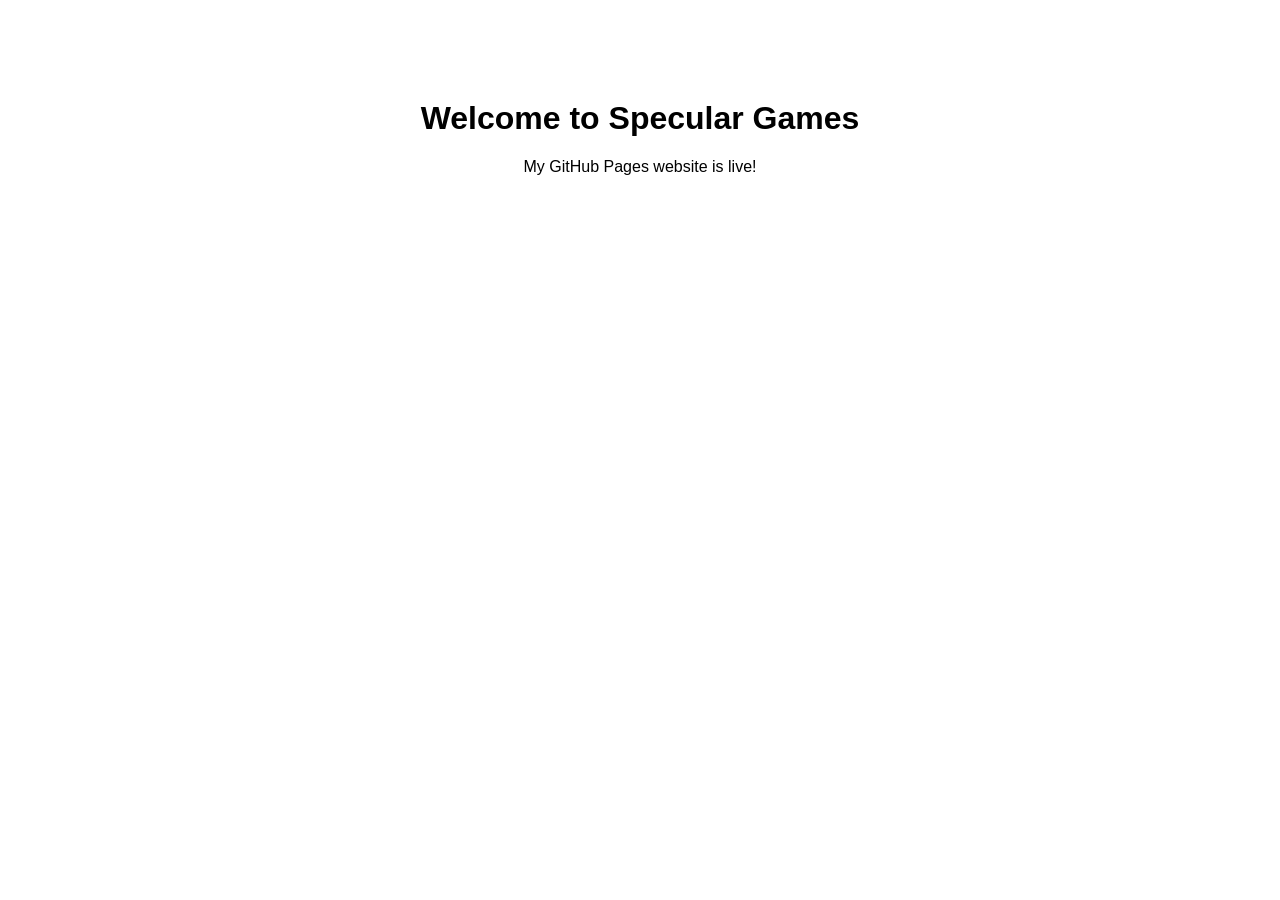
==== index.html @ e55669f6 "Create index.html" ====
<!DOCTYPE html>
<html>
<head>
    <meta charset="UTF-8">
    <title>GamesClick</title>
</head>
<body style="font-family: Arial; text-align:center; margin-top:100px;">
    <h1>Welcome to Specular Games</h1>
    <p>My GitHub Pages website is live!</p>
</body>
</html>
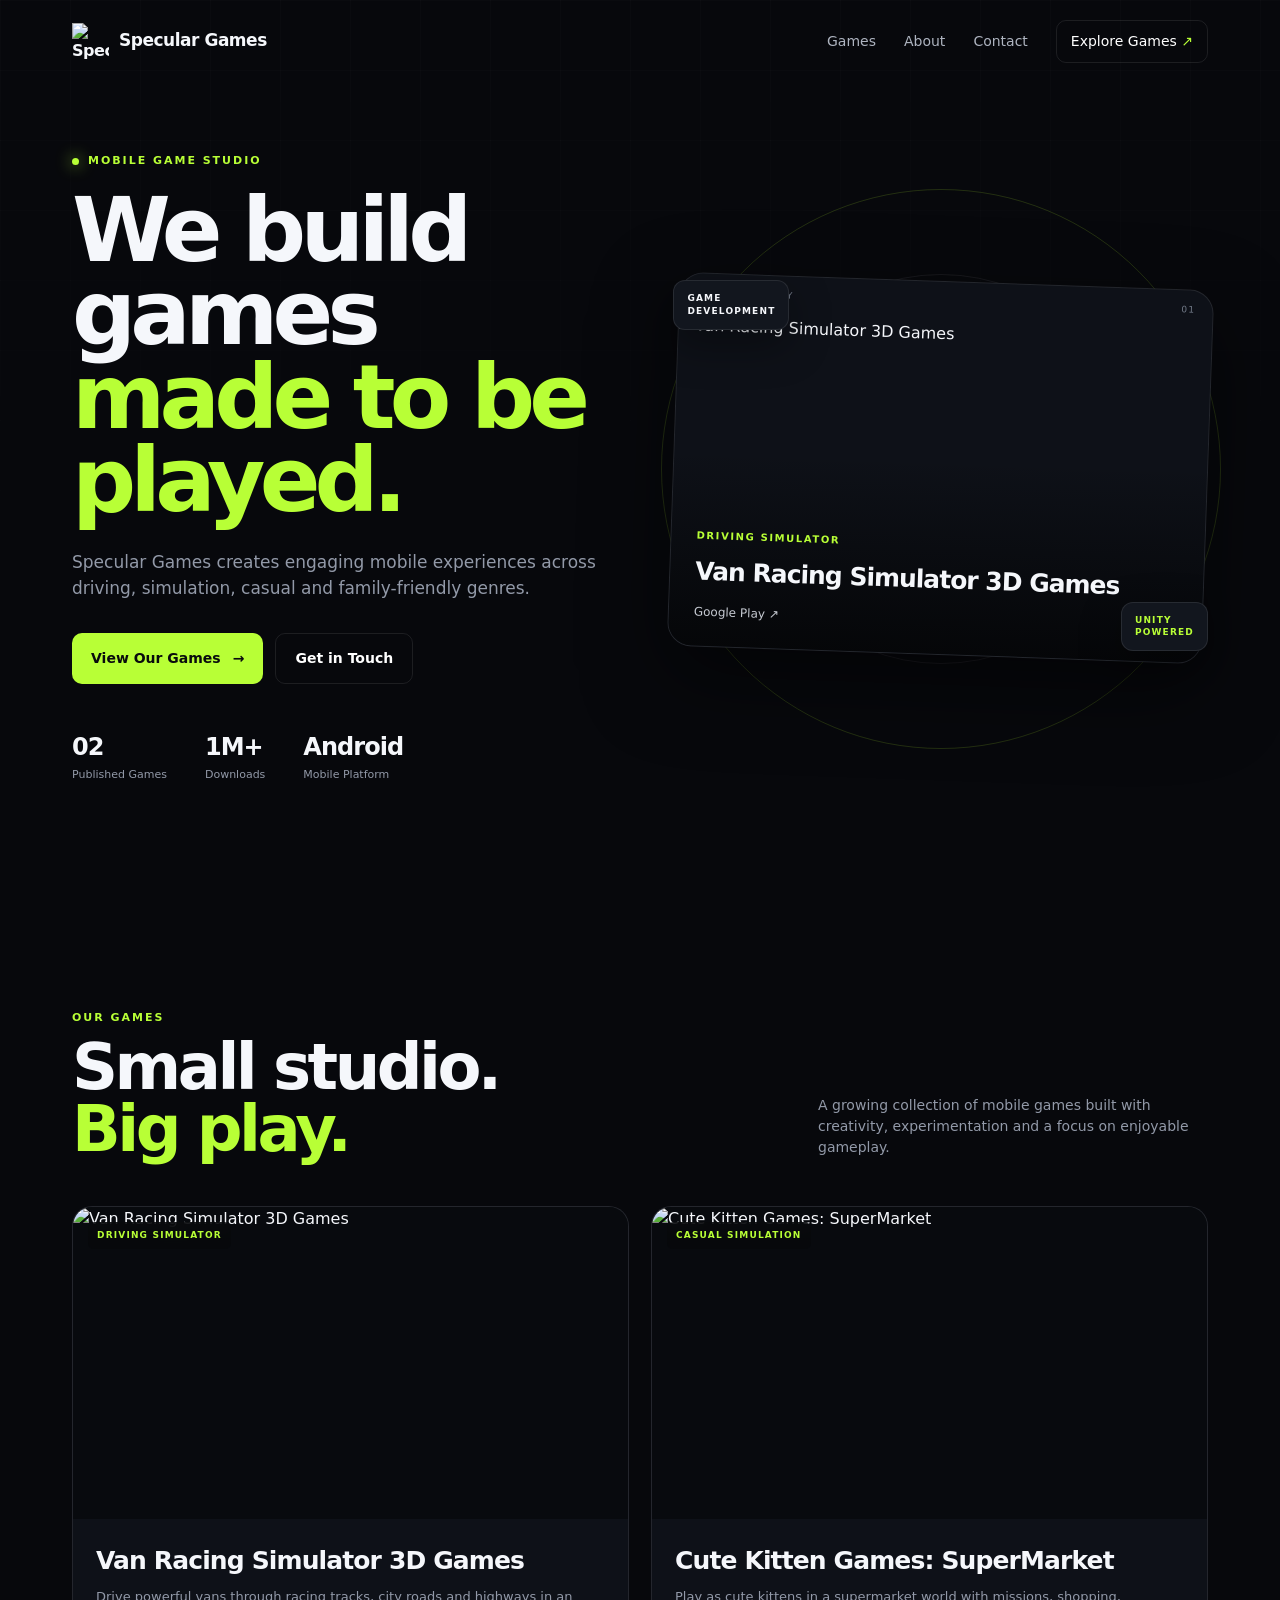
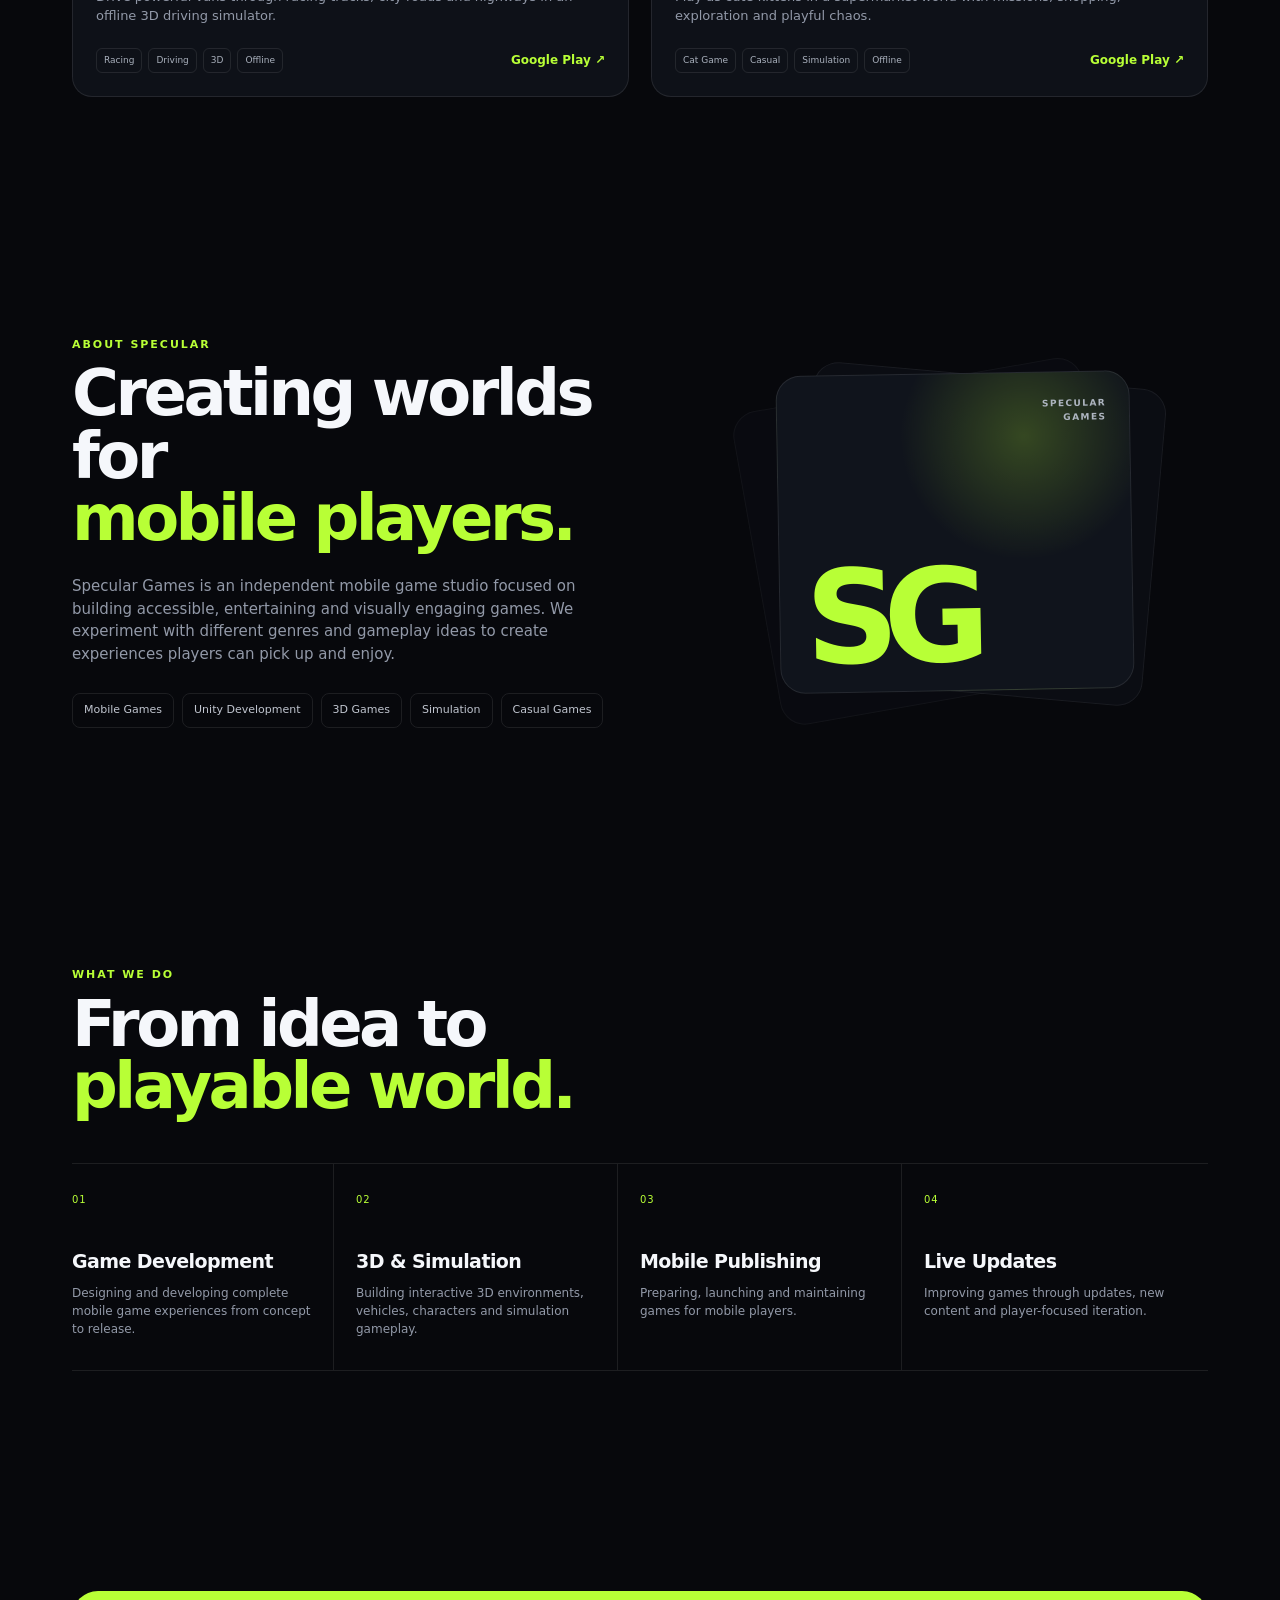
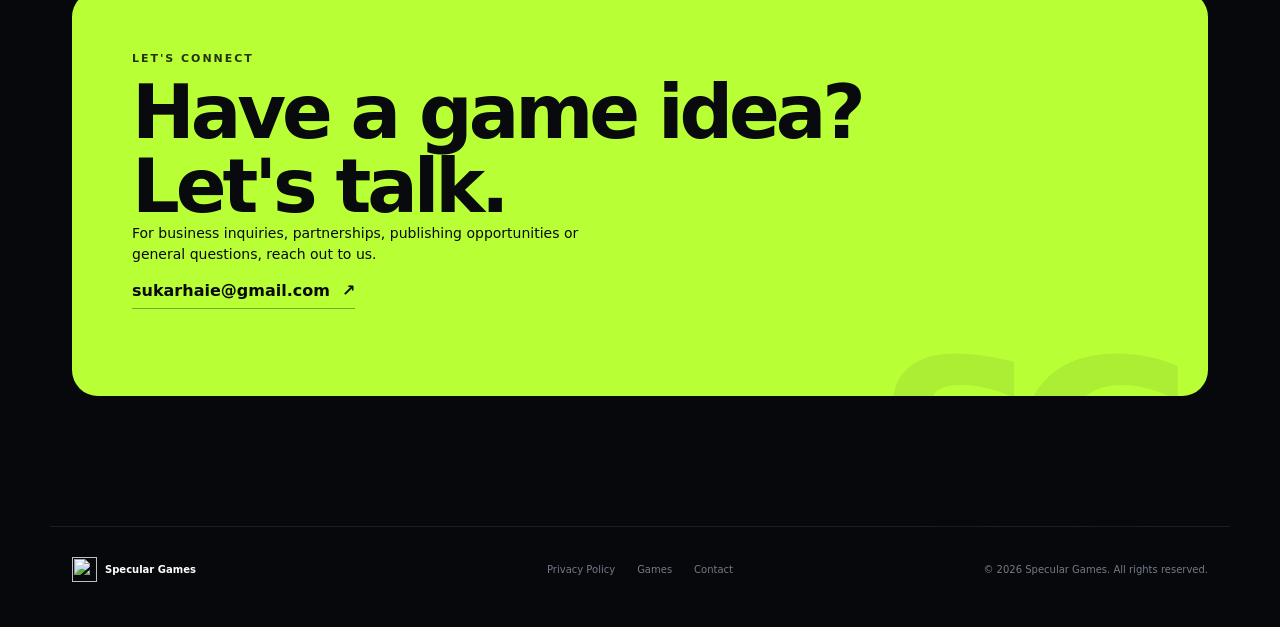
==== commit 8ac55c15: "Add files via upload" ====
--- a/index.html
+++ b/index.html
@@ -1,11 +1,123 @@
 <!DOCTYPE html>
-<html>
+<html lang="en">
 <head>
-    <meta charset="UTF-8">
-    <title>GamesClick</title>
+  <meta charset="UTF-8">
+  <meta name="viewport" content="width=device-width, initial-scale=1.0">
+  <meta name="description" content="Specular Games — mobile game studio creating fun, immersive games for Android and iOS.">
+  <title>Specular Games — Mobile Game Studio</title>
+  <link rel="icon" href="assets/logo.svg" type="image/svg+xml">
+  <link rel="stylesheet" href="style.css">
 </head>
-<body style="font-family: Arial; text-align:center; margin-top:100px;">
-    <h1>Welcome to Specular Games</h1>
-    <p>My GitHub Pages website is live!</p>
+<body>
+  <div class="bg-grid"></div>
+  <header class="site-header">
+    <a class="brand" href="#home" aria-label="Specular Games home">
+      <img id="brandLogo" src="assets/logo.svg" alt="Specular Games logo">
+      <span id="brandName">Specular Games</span>
+    </a>
+    <nav class="nav">
+      <a href="#games">Games</a>
+      <a href="#about">About</a>
+      <a href="#contact">Contact</a>
+      <a class="nav-cta" href="#games">Explore Games <span>↗</span></a>
+    </nav>
+    <button class="menu-btn" aria-label="Open menu">☰</button>
+  </header>
+
+  <main>
+    <section id="home" class="hero section">
+      <div class="hero-copy reveal">
+        <div class="eyebrow"><span class="pulse"></span><span id="heroEyebrow">MOBILE GAME STUDIO</span></div>
+        <h1 id="heroTitle">We build games<br><em>made to be played.</em></h1>
+        <p id="heroText">Specular Games creates engaging mobile experiences across driving, simulation, casual and family-friendly genres.</p>
+        <div class="hero-actions">
+          <a class="btn primary" href="#games">View Our Games <span>→</span></a>
+          <a class="btn ghost" href="#contact">Get in Touch</a>
+        </div>
+        <div class="hero-meta">
+          <div><strong id="statGames">02</strong><span>Published Games</span></div>
+          <div><strong id="statDownloads">1M+</strong><span>Downloads</span></div>
+          <div><strong id="statPlatform">Android</strong><span>Mobile Platform</span></div>
+        </div>
+      </div>
+      <div class="hero-art reveal">
+        <div class="orbit orbit-a"></div>
+        <div class="orbit orbit-b"></div>
+        <div class="hero-card">
+          <div class="card-top"><span>SPECULAR / PLAY</span><span>01</span></div>
+          <img id="heroImage" src="" alt="Featured game">
+          <div class="hero-card-overlay">
+            <span id="heroGameGenre">DRIVING SIMULATOR</span>
+            <h3 id="heroGameTitle">Van Racing Simulator 3D Games</h3>
+            <a id="heroGameLink" href="#" target="_blank" rel="noopener">Google Play ↗</a>
+          </div>
+        </div>
+        <div class="float-tag tag-one">GAME<br>DEVELOPMENT</div>
+        <div class="float-tag tag-two">UNITY<br>POWERED</div>
+      </div>
+    </section>
+
+    <section id="games" class="section games-section">
+      <div class="section-heading reveal">
+        <div>
+          <div class="kicker">OUR GAMES</div>
+          <h2>Small studio.<br><span>Big play.</span></h2>
+        </div>
+        <p id="gamesIntro">A growing collection of mobile games built with creativity, experimentation and a focus on enjoyable gameplay.</p>
+      </div>
+      <div id="gamesGrid" class="games-grid"></div>
+    </section>
+
+    <section id="about" class="section about-section">
+      <div class="about-panel reveal">
+        <div class="kicker">ABOUT SPECULAR</div>
+        <h2 id="aboutTitle">Creating worlds for<br><span>mobile players.</span></h2>
+        <p id="aboutText">Specular Games is an independent mobile game studio focused on building accessible, entertaining and visually engaging games. We experiment with different genres and gameplay ideas to create experiences players can pick up and enjoy.</p>
+        <div class="about-pills" id="aboutPills"></div>
+      </div>
+      <div class="about-visual reveal">
+        <div class="stack-card back"></div>
+        <div class="stack-card middle"></div>
+        <div class="stack-card front">
+          <span class="big-mark">SG</span>
+          <span class="small-mark">SPECULAR<br>GAMES</span>
+        </div>
+      </div>
+    </section>
+
+    <section class="section process-section">
+      <div class="section-heading compact reveal">
+        <div>
+          <div class="kicker">WHAT WE DO</div>
+          <h2 id="servicesTitle">From idea to<br><span>playable world.</span></h2>
+        </div>
+      </div>
+      <div id="servicesGrid" class="services-grid"></div>
+    </section>
+
+    <section id="contact" class="section contact-section">
+      <div class="contact-card reveal">
+        <div class="kicker">LET'S CONNECT</div>
+        <h2 id="contactTitle">Have a game idea?<br><span>Let's talk.</span></h2>
+        <p id="contactText">For business inquiries, partnerships, publishing opportunities or general questions, reach out to us.</p>
+        <a class="email-link" id="contactEmail" href="mailto:sukarhaie@gmail.com">sukarhaie@gmail.com <span>↗</span></a>
+        <div class="socials" id="socials"></div>
+      </div>
+      <div class="contact-decoration"><span>SG</span></div>
+    </section>
+  </main>
+
+  <footer class="footer">
+    <div class="footer-brand"><img src="assets/logo.svg" alt=""><span id="footerName">Specular Games</span></div>
+    <div class="footer-links">
+      <a href="privacy.html">Privacy Policy</a>
+      <a href="#games">Games</a>
+      <a href="#contact">Contact</a>
+    </div>
+    <div id="copyright">© 2026 Specular Games. All rights reserved.</div>
+  </footer>
+
+  <script src="content.js"></script>
+  <script src="script.js"></script>
 </body>
 </html>
--- a/style.css
+++ b/style.css
@@ -0,0 +1,24 @@
+:root{
+  --bg:#07080c; --panel:#0e1118; --panel2:#11151e; --text:#f5f7fb; --muted:#9299a8;
+  --line:rgba(255,255,255,.09); --accent:#b8ff36; --accent2:#d9ff83; --max:1180px;
+}
+*{box-sizing:border-box} html{scroll-behavior:smooth} body{margin:0;background:var(--bg);color:var(--text);font-family:Inter,ui-sans-serif,system-ui,-apple-system,BlinkMacSystemFont,"Segoe UI",sans-serif;line-height:1.5;overflow-x:hidden}
+a{color:inherit;text-decoration:none}.bg-grid{position:fixed;inset:0;pointer-events:none;opacity:.2;background-image:linear-gradient(var(--line) 1px,transparent 1px),linear-gradient(90deg,var(--line) 1px,transparent 1px);background-size:70px 70px;mask-image:linear-gradient(to bottom,black,transparent 75%);z-index:-1}
+.site-header{height:82px;display:flex;align-items:center;justify-content:space-between;max-width:var(--max);margin:auto;padding:0 22px;position:relative;z-index:5}
+.brand{display:flex;align-items:center;gap:10px;font-weight:800;letter-spacing:-.03em}.brand img{width:37px;height:37px}.brand span{font-size:17px}
+.nav{display:flex;gap:28px;align-items:center;color:#aeb4c0;font-size:14px}.nav a:hover{color:#fff}.nav-cta{padding:10px 14px;border:1px solid var(--line);border-radius:10px;color:#fff}.nav-cta span{color:var(--accent)}.menu-btn{display:none;background:none;border:0;color:#fff;font-size:24px}
+.section{max-width:var(--max);margin:auto;padding:110px 22px}.hero{min-height:calc(100vh - 82px);display:grid;grid-template-columns:1.02fr .98fr;align-items:center;gap:45px;padding-top:65px}
+.eyebrow,.kicker{font-size:11px;letter-spacing:.18em;font-weight:800;color:var(--accent)}.eyebrow{display:flex;gap:9px;align-items:center;margin-bottom:19px}.pulse{width:7px;height:7px;background:var(--accent);border-radius:50%;box-shadow:0 0 16px var(--accent)}
+h1,h2,h3,p{margin-top:0}h1{font-size:clamp(54px,7vw,92px);line-height:.93;letter-spacing:-.065em;margin-bottom:28px}h1 em,h2 span{color:var(--accent);font-style:normal} .hero-copy>p{font-size:17px;color:var(--muted);max-width:580px}
+.hero-actions{display:flex;gap:12px;margin:32px 0 45px}.btn{display:inline-flex;gap:12px;align-items:center;padding:14px 19px;border-radius:10px;font-weight:750;font-size:14px}.btn.primary{background:var(--accent);color:#090b0d}.btn.ghost{border:1px solid var(--line);color:#fff}.btn.primary:hover{background:#d0ff71}.btn.ghost:hover{background:#11151d}
+.hero-meta{display:flex;gap:38px}.hero-meta div{display:flex;flex-direction:column}.hero-meta strong{font-size:24px;letter-spacing:-.04em}.hero-meta span{font-size:11px;color:var(--muted);margin-top:2px}
+.hero-art{position:relative;min-height:570px;display:grid;place-items:center}.hero-card{width:min(100%,540px);border:1px solid var(--line);border-radius:24px;overflow:hidden;background:var(--panel);box-shadow:0 30px 80px rgba(0,0,0,.5);transform:rotate(2deg);position:relative;z-index:2}.card-top{display:flex;justify-content:space-between;padding:13px 17px;color:#737b89;font-size:9px;letter-spacing:.14em}.hero-card img{display:block;width:100%;aspect-ratio:16/10;object-fit:cover}.hero-card-overlay{position:absolute;left:0;right:0;bottom:0;padding:70px 25px 23px;background:linear-gradient(transparent,rgba(5,6,8,.97))}.hero-card-overlay span{font-size:10px;color:var(--accent);letter-spacing:.16em;font-weight:800}.hero-card-overlay h3{font-size:25px;letter-spacing:-.04em;margin:7px 0 9px}.hero-card-overlay a{font-size:12px;color:#c6cad2}.orbit{position:absolute;border:1px solid rgba(184,255,54,.16);border-radius:50%}.orbit-a{width:560px;height:560px}.orbit-b{width:390px;height:390px;border-color:rgba(255,255,255,.07)}.float-tag{position:absolute;z-index:3;background:#12161e;border:1px solid var(--line);border-radius:12px;padding:11px 13px;font-size:9px;letter-spacing:.13em;font-weight:800;line-height:1.4;box-shadow:0 15px 40px rgba(0,0,0,.35)}.tag-one{left:0;top:17%}.tag-two{right:0;bottom:18%;color:var(--accent)}
+.section-heading{display:flex;justify-content:space-between;align-items:end;gap:40px;margin-bottom:45px}.section-heading h2,.about-panel h2,.contact-card h2{font-size:clamp(42px,5vw,65px);line-height:.98;letter-spacing:-.055em;margin:9px 0 0}.section-heading>p{max-width:390px;color:var(--muted);font-size:14px;margin-bottom:3px}
+.games-grid{display:grid;grid-template-columns:repeat(2,1fr);gap:22px}.game-card{background:var(--panel);border:1px solid var(--line);border-radius:20px;overflow:hidden;transition:.3s transform,.3s border-color}.game-card:hover{transform:translateY(-7px);border-color:rgba(184,255,54,.4)}.game-media{position:relative;overflow:hidden;background:#080a0e}.game-media img{width:100%;display:block;aspect-ratio:16/9;object-fit:cover;transition:transform .5s}.game-card:hover .game-media img{transform:scale(1.035)}.game-badge{position:absolute;top:15px;left:15px;padding:7px 9px;border-radius:7px;background:rgba(8,9,12,.82);backdrop-filter:blur(8px);font-size:9px;letter-spacing:.13em;color:var(--accent);font-weight:800}.game-info{padding:23px}.game-info h3{font-size:25px;letter-spacing:-.035em;margin-bottom:7px}.game-info p{color:var(--muted);font-size:13px;min-height:42px}.game-bottom{display:flex;justify-content:space-between;align-items:center;margin-top:19px}.game-tags{display:flex;gap:6px;flex-wrap:wrap}.game-tags span{font-size:9px;color:#aab1bd;border:1px solid var(--line);padding:5px 7px;border-radius:6px}.play-link{font-size:12px;font-weight:800;color:var(--accent)}
+.about-section{display:grid;grid-template-columns:1.05fr .95fr;gap:70px;align-items:center}.about-panel{padding-right:20px}.about-panel p{color:var(--muted);max-width:610px;margin:25px 0 28px;font-size:15px}.about-pills{display:flex;flex-wrap:wrap;gap:8px}.about-pills span{border:1px solid var(--line);padding:8px 11px;border-radius:8px;font-size:11px;color:#c0c5cf}.about-visual{height:430px;position:relative;display:grid;place-items:center}.stack-card{position:absolute;width:70%;height:74%;border-radius:25px;border:1px solid var(--line);background:var(--panel)}.stack-card.back{transform:rotate(-10deg) translate(-25px,5px);opacity:.4}.stack-card.middle{transform:rotate(5deg) translate(23px,0);opacity:.65}.stack-card.front{transform:rotate(-1deg);display:flex;align-items:flex-end;padding:25px;background:radial-gradient(circle at 70% 20%,rgba(184,255,54,.22),transparent 35%),#10141c;overflow:hidden}.big-mark{font-size:130px;font-weight:900;letter-spacing:-.12em;color:var(--accent);line-height:.75}.small-mark{position:absolute;right:23px;top:25px;font-size:9px;letter-spacing:.16em;color:#aeb5c0;font-weight:800;text-align:right}
+.services-grid{display:grid;grid-template-columns:repeat(4,1fr);border-top:1px solid var(--line);border-bottom:1px solid var(--line)}.service{padding:28px 22px 32px 0;border-right:1px solid var(--line);margin-right:22px}.service:last-child{border-right:0;margin-right:0}.service-num{font-size:10px;color:var(--accent);letter-spacing:.1em}.service h3{font-size:19px;margin:40px 0 8px;letter-spacing:-.03em}.service p{color:var(--muted);font-size:12px;margin:0}
+.contact-section{position:relative;padding-bottom:130px}.contact-card{background:var(--accent);color:#080a0d;border-radius:26px;padding:60px;position:relative;overflow:hidden}.contact-card .kicker{color:#25340c}.contact-card h2{font-size:clamp(45px,6vw,75px);position:relative;z-index:1}.contact-card h2 span{color:#080a0d}.contact-card p{max-width:480px;font-size:14px;position:relative;z-index:1}.email-link{display:inline-flex;gap:12px;align-items:center;font-size:16px;font-weight:850;border-bottom:1px solid rgba(8,10,13,.35);padding-bottom:5px;position:relative;z-index:1}.socials{display:flex;gap:10px;margin-top:27px;position:relative;z-index:1}.socials a{font-size:11px;font-weight:800;border:1px solid rgba(8,10,13,.2);padding:8px 10px;border-radius:7px}.contact-decoration{position:absolute;right:5%;bottom:0;font-size:230px;font-weight:900;line-height:.7;color:rgba(8,10,13,.07);letter-spacing:-.13em;pointer-events:none}
+.footer{max-width:var(--max);margin:auto;padding:30px 22px 45px;border-top:1px solid var(--line);display:grid;grid-template-columns:1fr 1fr 1fr;align-items:center;gap:20px;color:#727a89;font-size:10px}.footer-brand{display:flex;align-items:center;gap:8px;color:#fff;font-weight:750}.footer-brand img{width:25px;height:25px}.footer-links{display:flex;justify-content:center;gap:22px}.footer-links a:hover{color:#fff}.footer>div:last-child{text-align:right}
+.reveal{opacity:0;transform:translateY(18px);transition:opacity .7s ease,transform .7s ease}.reveal.visible{opacity:1;transform:none}
+@media(max-width:850px){.nav{display:none}.menu-btn{display:block}.hero{grid-template-columns:1fr;padding-top:45px}.hero-art{min-height:450px}.hero-copy{order:1}.hero-art{order:2}.games-grid,.about-section{grid-template-columns:1fr}.services-grid{grid-template-columns:repeat(2,1fr)}.service:nth-child(2){border-right:0;margin-right:0}.service:nth-child(3){border-top:1px solid var(--line)}.service:nth-child(4){border-top:1px solid var(--line)}.footer{grid-template-columns:1fr;text-align:center}.footer-brand,.footer-links{justify-content:center}.footer>div:last-child{text-align:center}.section-heading{align-items:start;flex-direction:column}.about-visual{margin-top:20px}}
+@media(max-width:560px){.section{padding:75px 18px}.site-header{padding:0 18px}.hero{min-height:auto}.hero h1{font-size:51px}.hero-meta{gap:20px;flex-wrap:wrap}.hero-meta strong{font-size:20px}.hero-art{min-height:350px}.hero-card{width:94%}.orbit-a{width:350px;height:350px}.orbit-b{width:260px;height:260px}.float-tag{display:none}.game-info h3{font-size:21px}.services-grid{grid-template-columns:1fr}.service{border-right:0!important;border-bottom:1px solid var(--line);margin:0!important;padding:25px 0}.service:last-child{border-bottom:0}.contact-card{padding:38px 25px}.footer-links{flex-wrap:wrap}}
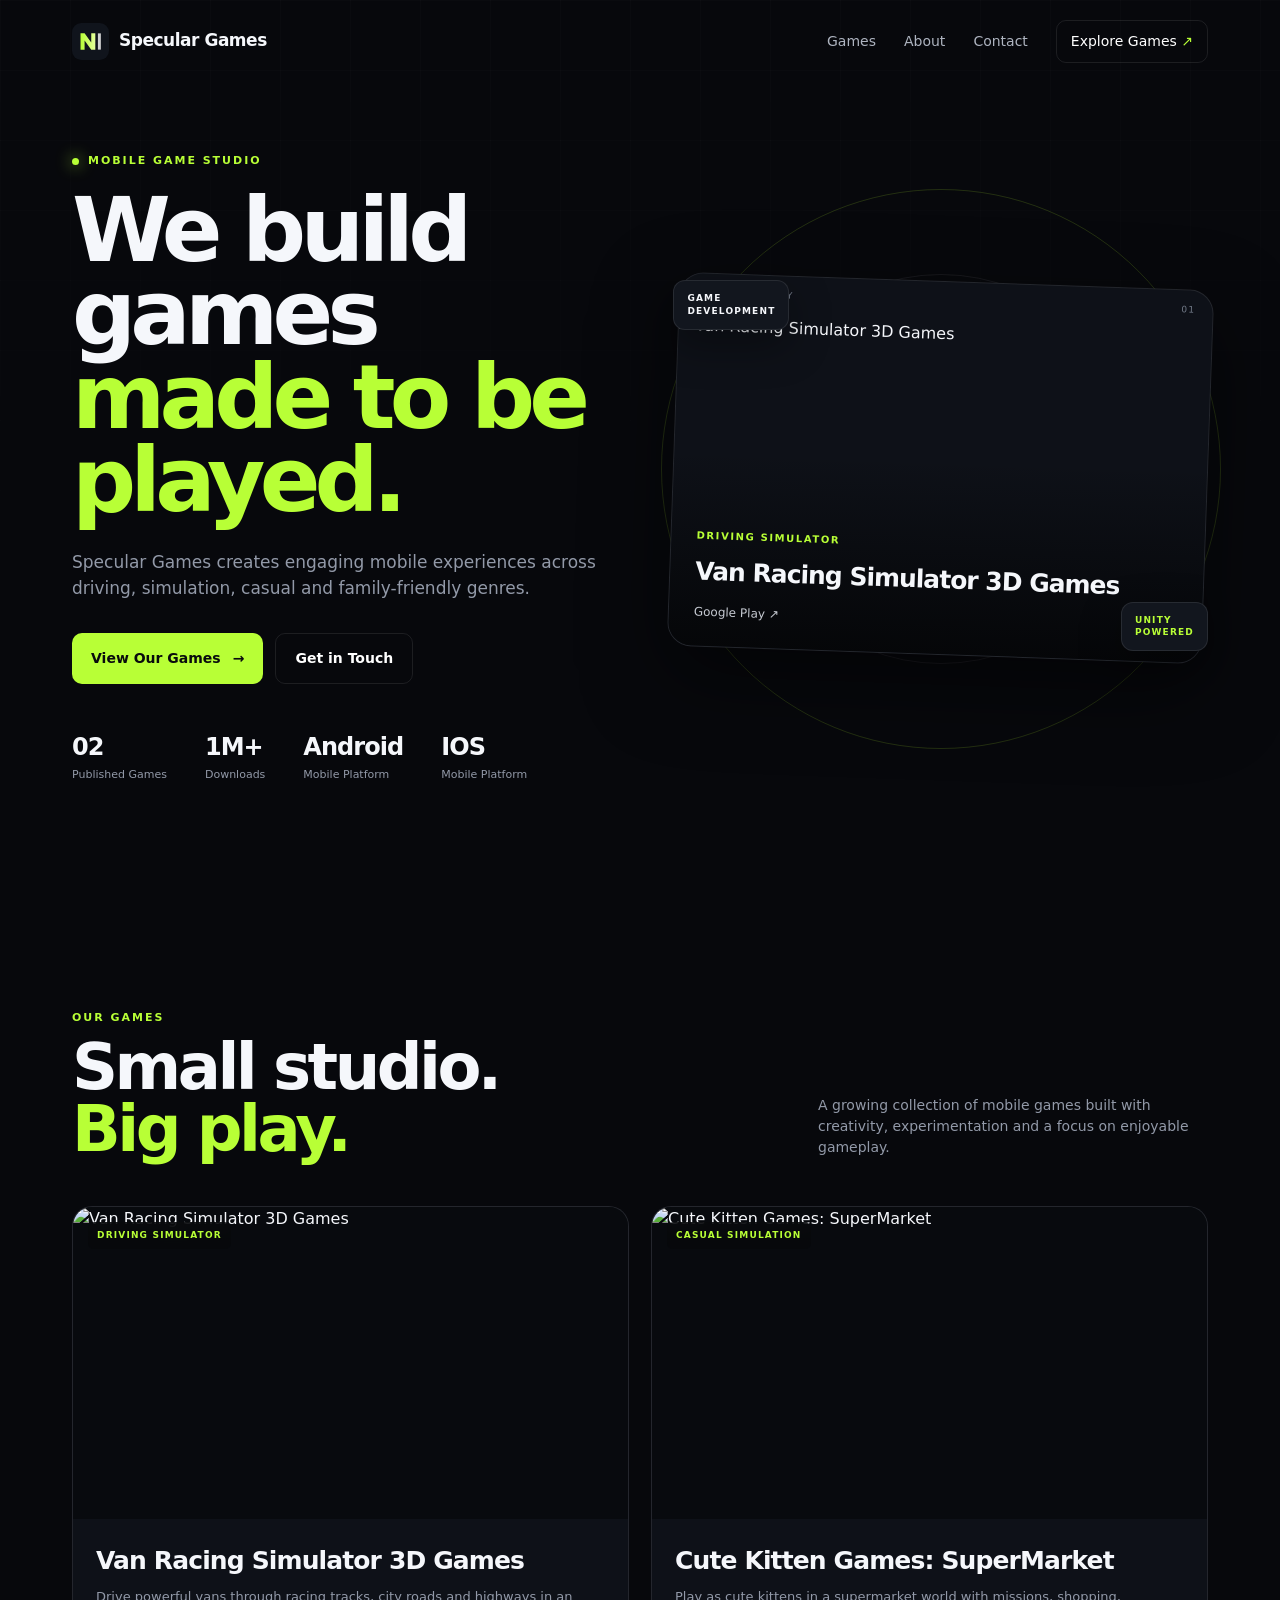
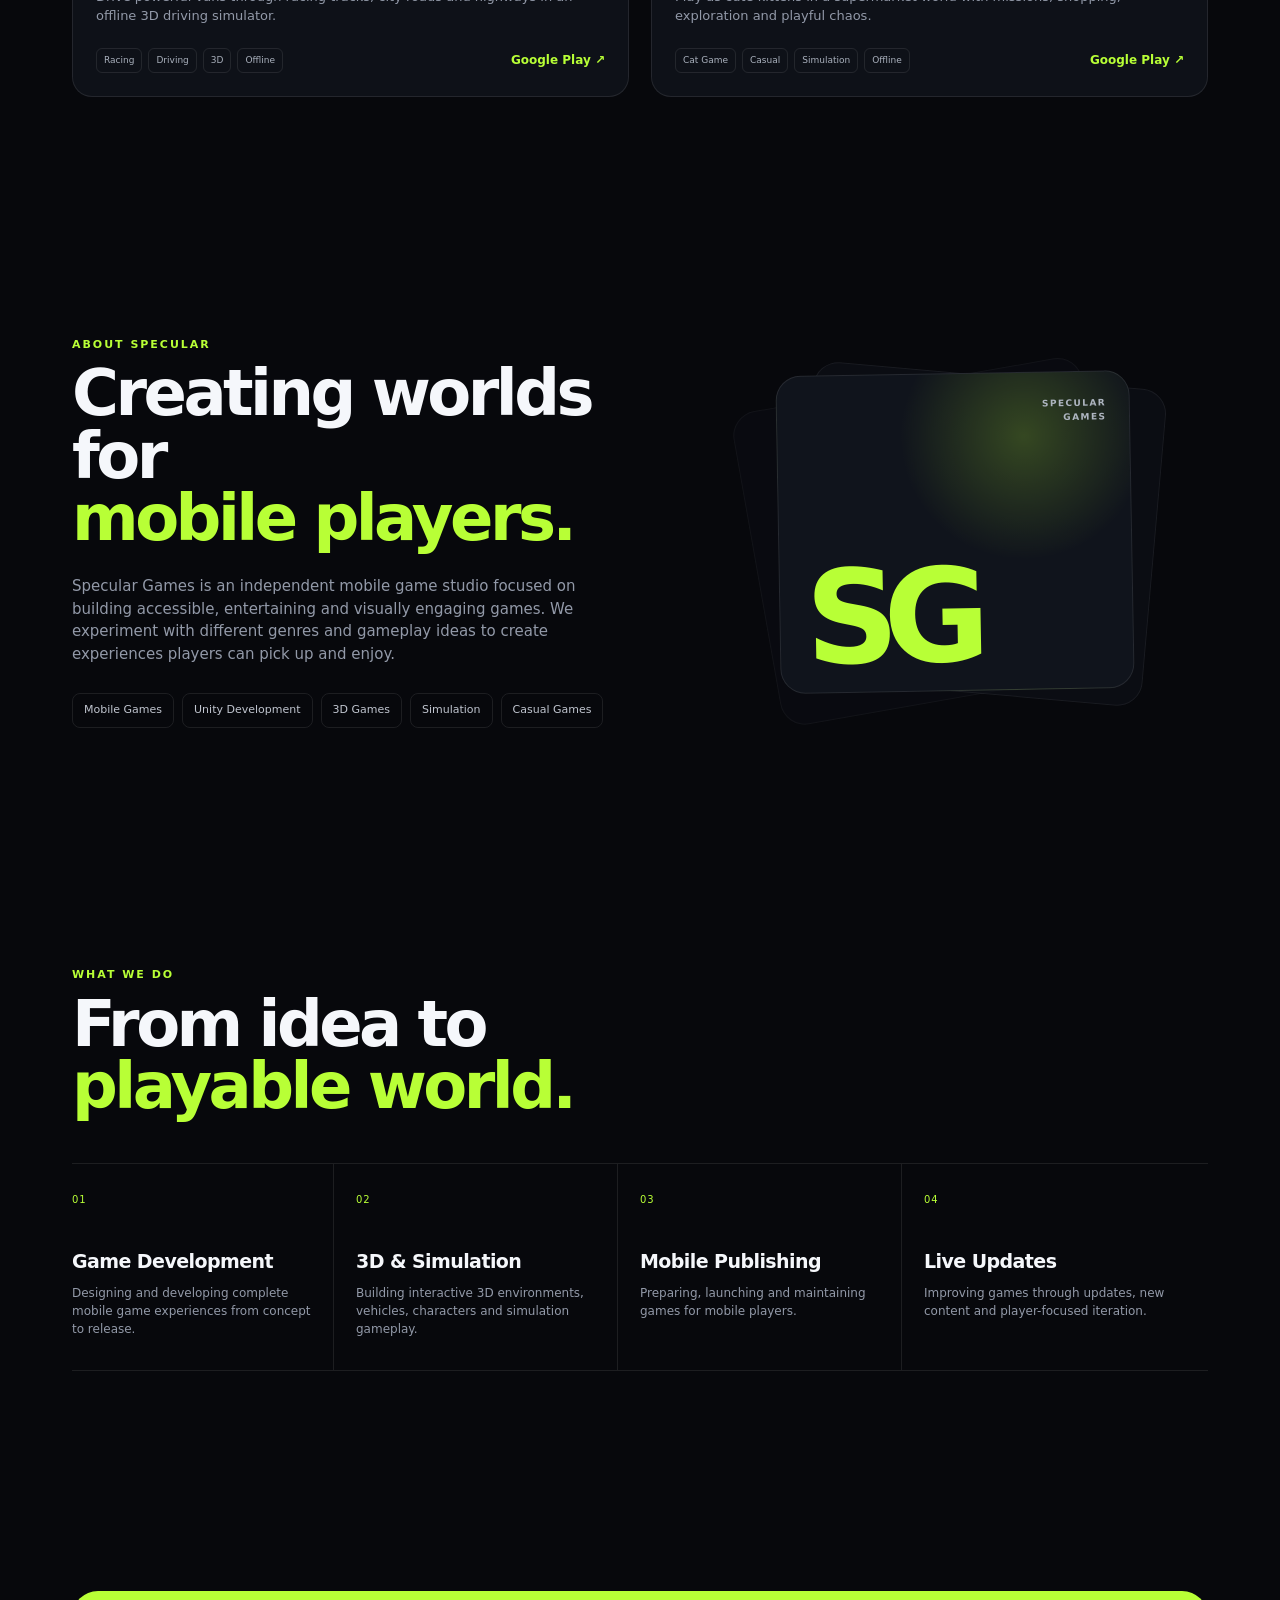
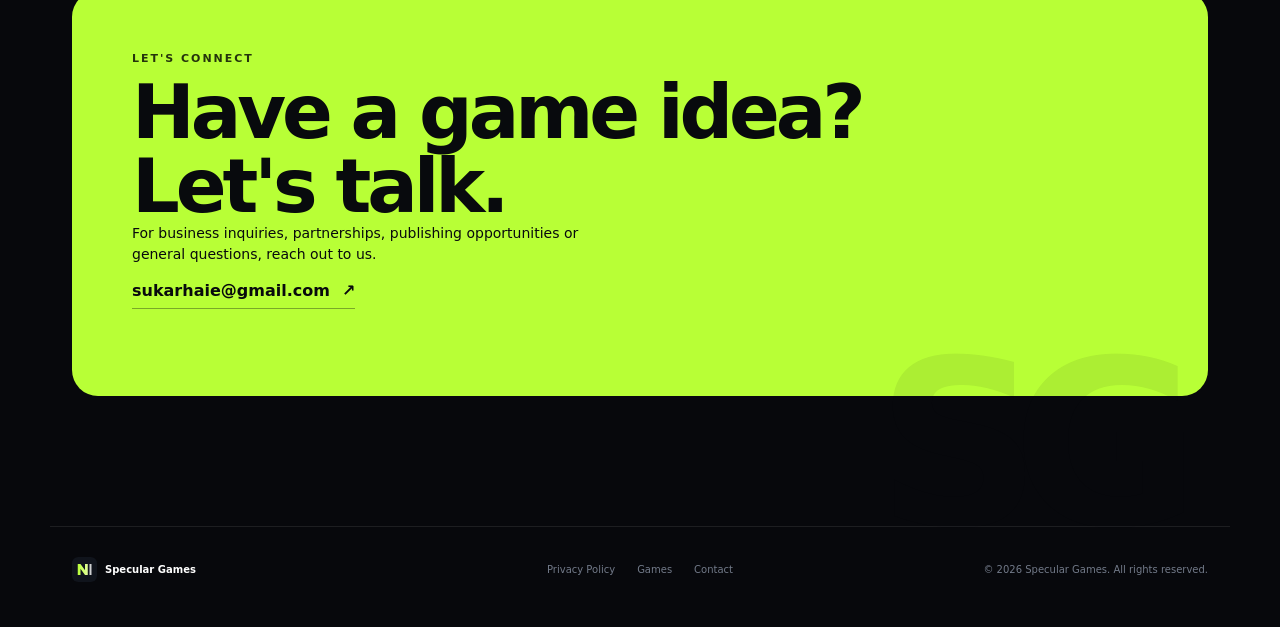
==== commit 959a74dd: "Update index.html" ====
--- a/index.html
+++ b/index.html
@@ -38,6 +38,7 @@
           <div><strong id="statGames">02</strong><span>Published Games</span></div>
           <div><strong id="statDownloads">1M+</strong><span>Downloads</span></div>
           <div><strong id="statPlatform">Android</strong><span>Mobile Platform</span></div>
+          <div><strong id="statPlatform">IOS</strong><span>Mobile Platform</span></div>
         </div>
       </div>
       <div class="hero-art reveal">
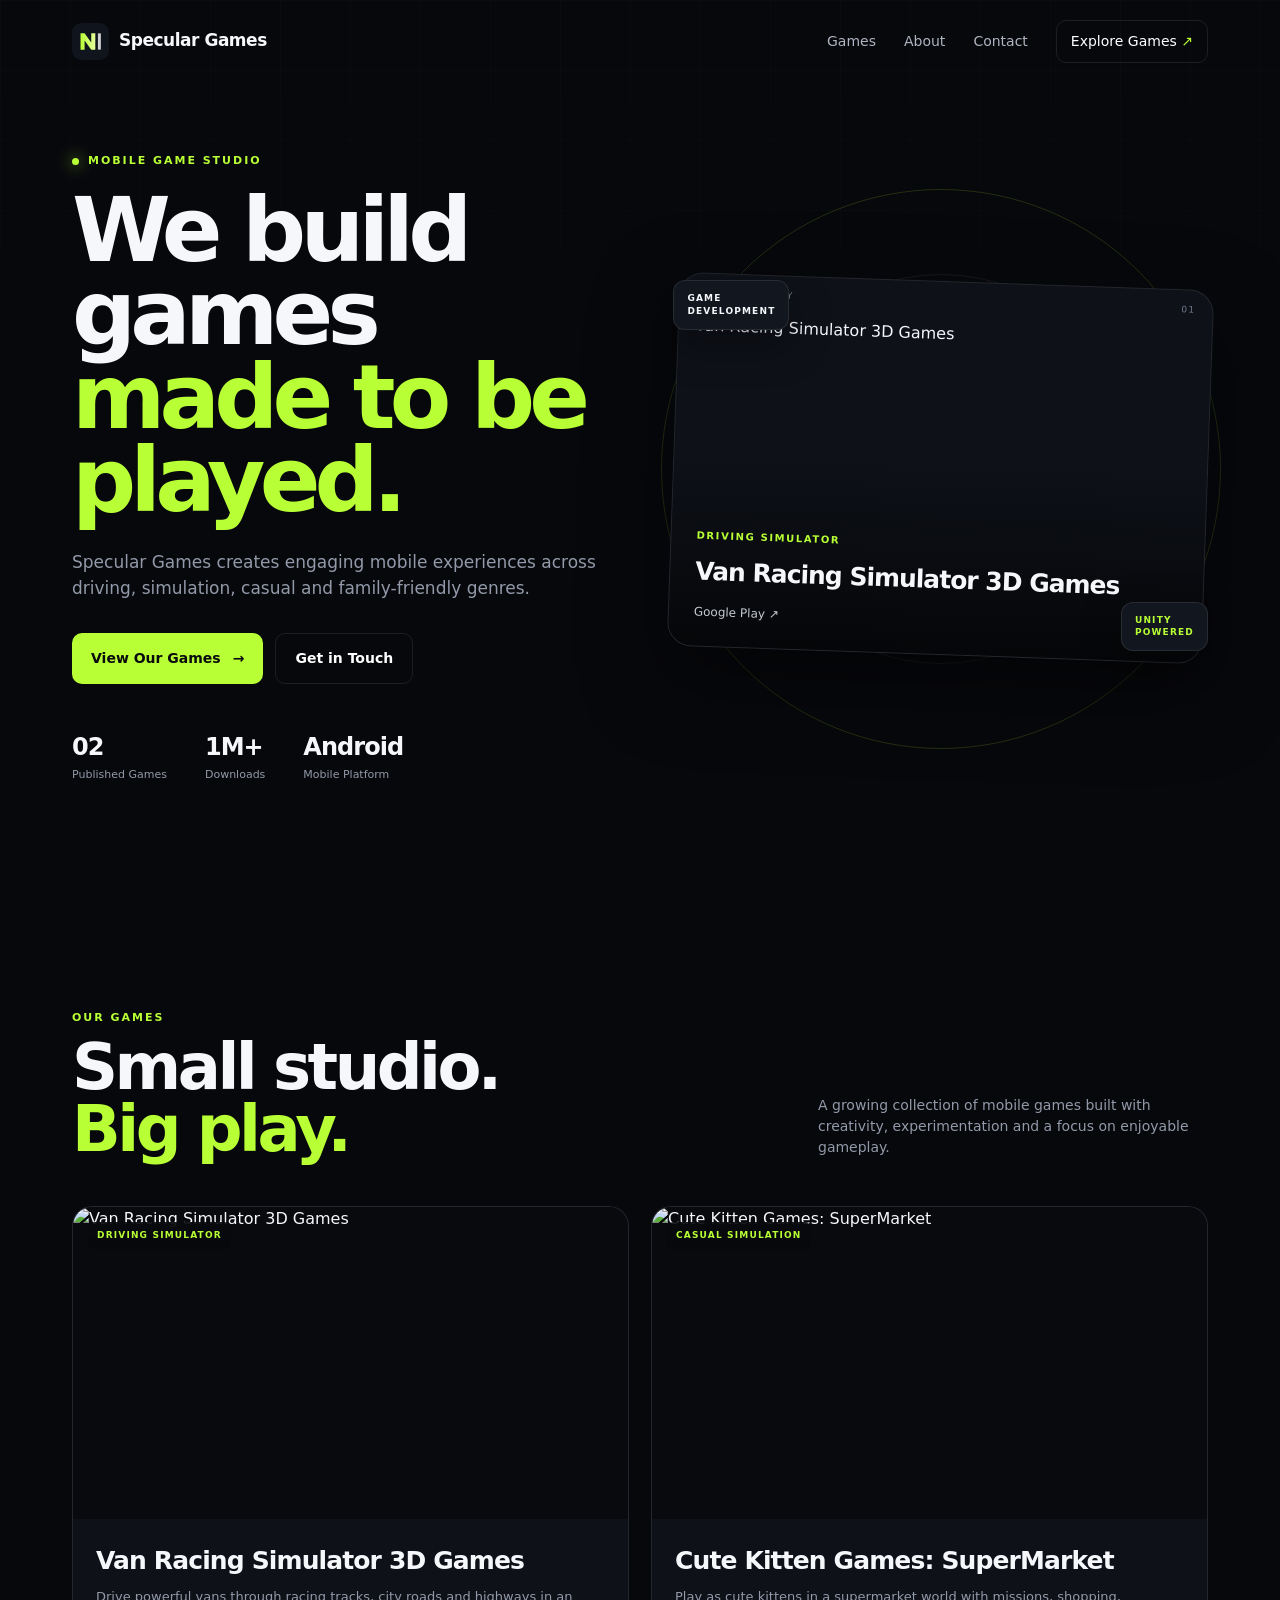
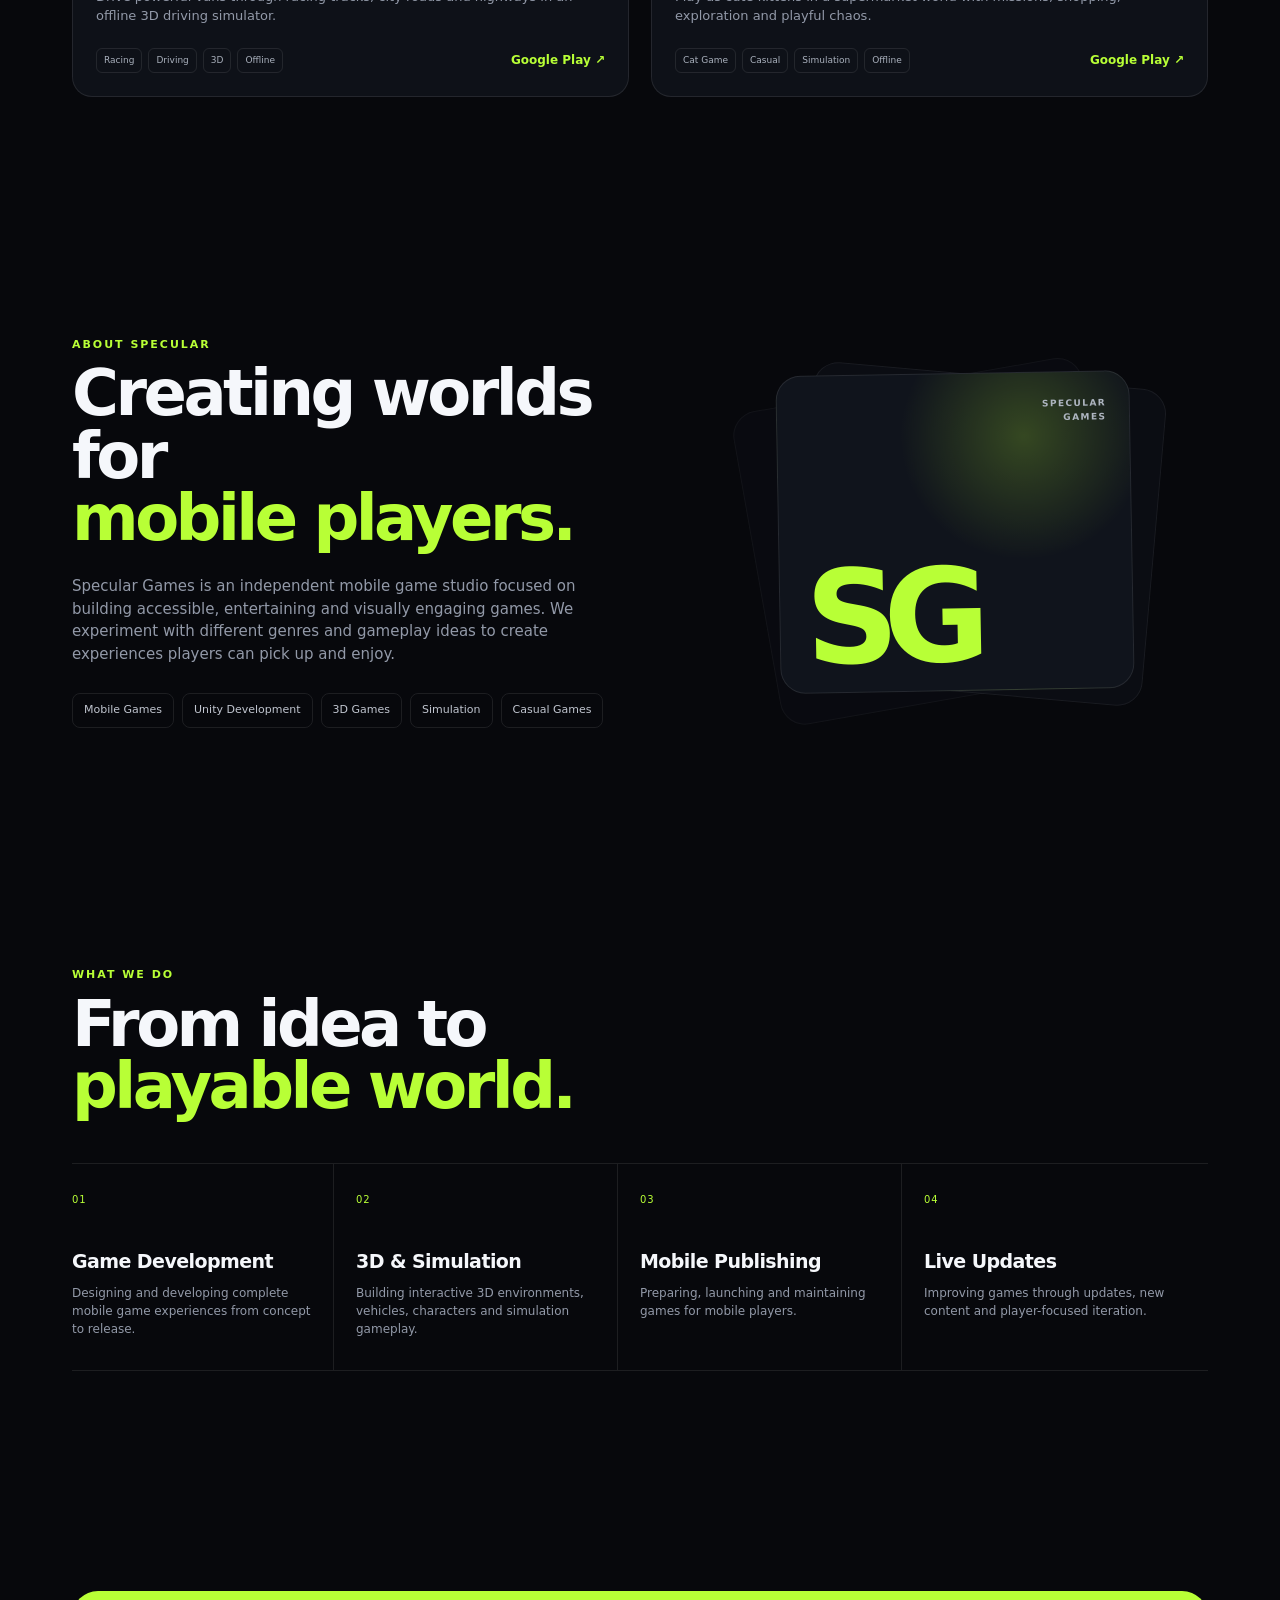
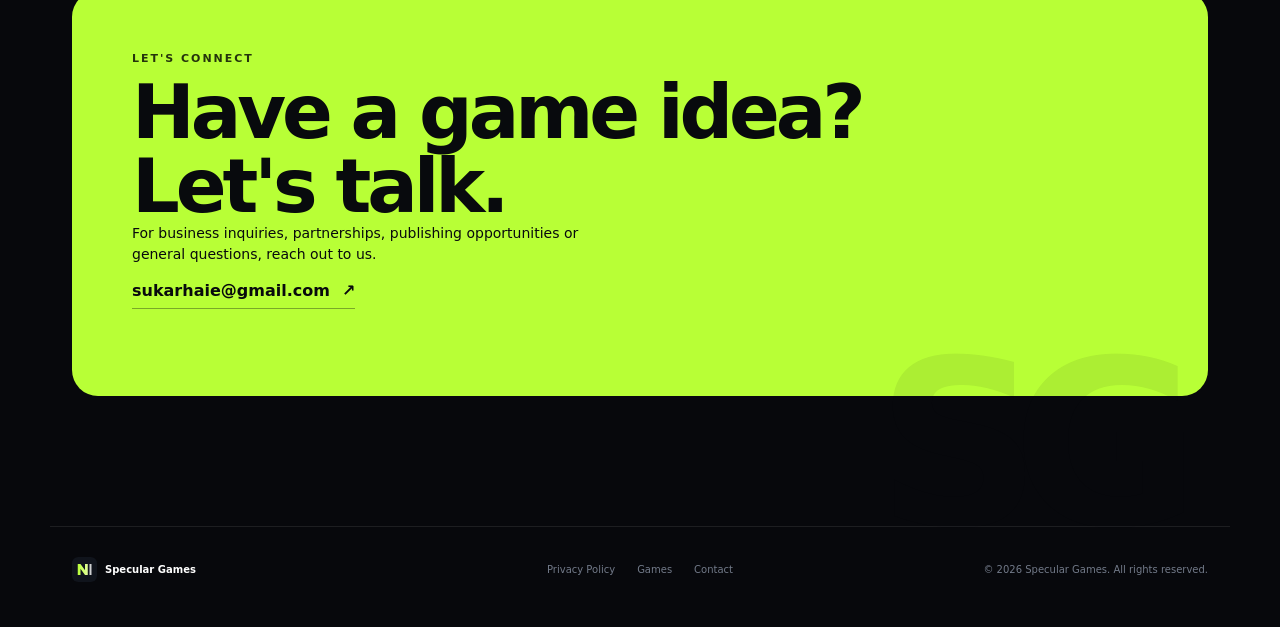
==== commit 4aa11058: "Update index.html" ====
--- a/index.html
+++ b/index.html
@@ -38,7 +38,7 @@
           <div><strong id="statGames">02</strong><span>Published Games</span></div>
           <div><strong id="statDownloads">1M+</strong><span>Downloads</span></div>
           <div><strong id="statPlatform">Android</strong><span>Mobile Platform</span></div>
-          <div><strong id="statPlatform">IOS</strong><span>Mobile Platform</span></div>
+          
         </div>
       </div>
       <div class="hero-art reveal">
